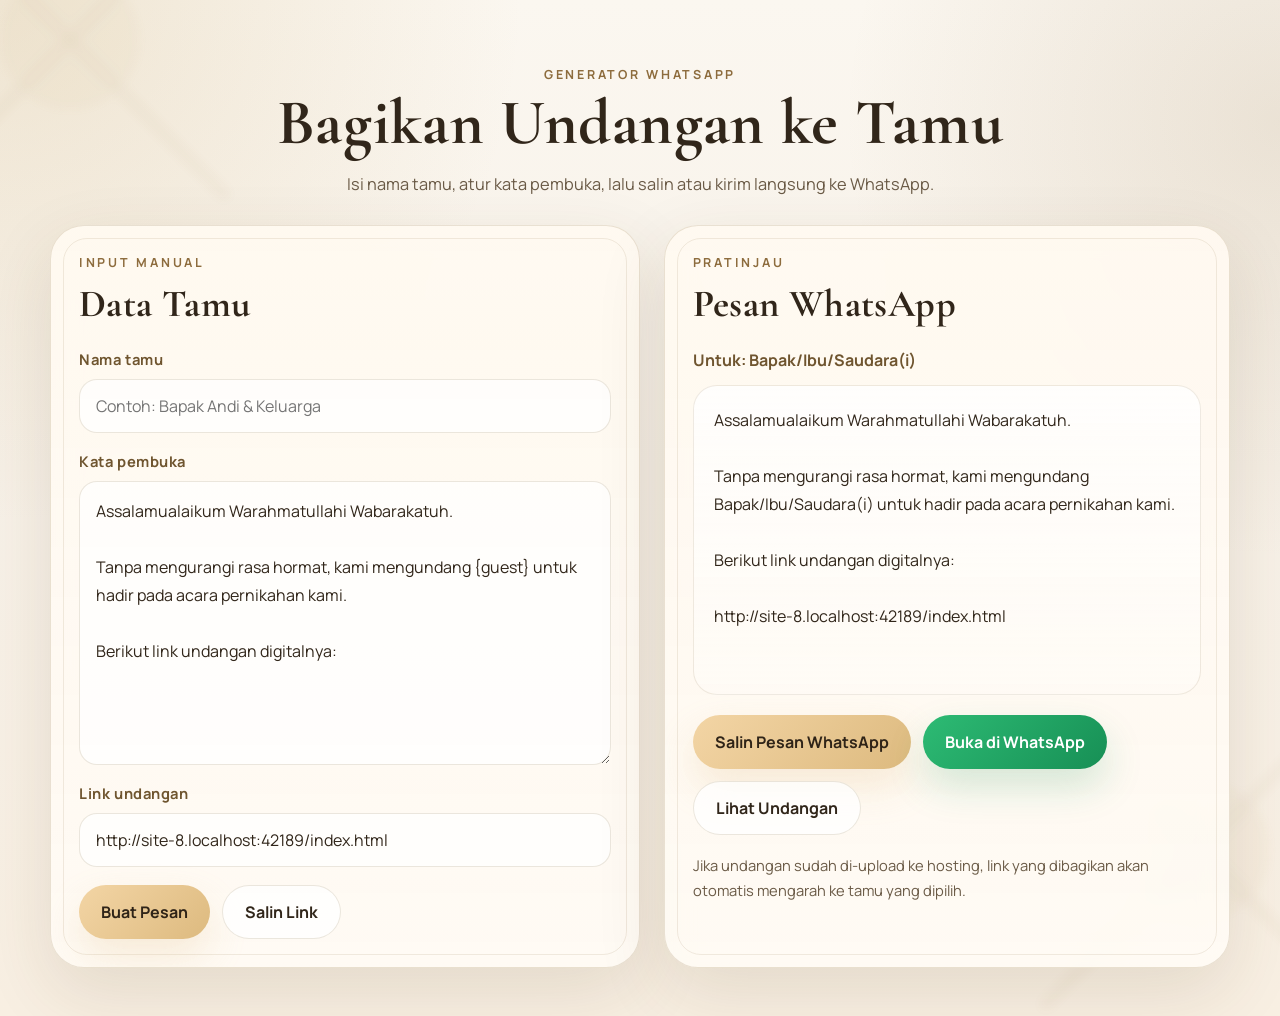
==== share.html @ f48a26af "first commit" ====
<!DOCTYPE html>
<html lang="id">
<head>
  <meta charset="UTF-8">
  <meta name="viewport" content="width=device-width, initial-scale=1.0">
  <title>Bagikan Undangan | Zul &amp; Pipi</title>
  <meta
    name="description"
    content="Halaman generator pesan WhatsApp untuk membagikan undangan digital Zul dan Pipi."
  >
  <link rel="preconnect" href="https://fonts.googleapis.com">
  <link rel="preconnect" href="https://fonts.gstatic.com" crossorigin>
  <link
    href="https://fonts.googleapis.com/css2?family=Cormorant+Garamond:wght@500;600;700&family=Manrope:wght@400;500;600;700&display=swap"
    rel="stylesheet"
  >
  <link rel="stylesheet" href="share.css">
</head>
<body>
  <main class="share-page">
    <section class="share-hero">
      <p class="share-hero__eyebrow">Generator WhatsApp</p>
      <h1>Bagikan Undangan ke Tamu</h1>
      <p class="share-hero__lead">
        Isi nama tamu, atur kata pembuka, lalu salin atau kirim langsung ke WhatsApp.
      </p>
    </section>

    <section class="share-layout">
      <article class="share-card share-form-card">
        <div class="section-heading">
          <p class="section-heading__eyebrow">Input Manual</p>
          <h2>Data Tamu</h2>
        </div>

        <form id="share-form" class="share-form">
          <label class="field">
            <span class="field__label">Nama tamu</span>
            <input
              id="guest-name"
              name="guest-name"
              type="text"
              placeholder="Contoh: Bapak Andi & Keluarga"
              autocomplete="off"
            >
          </label>

          <label class="field">
            <span class="field__label">Kata pembuka</span>
            <textarea
              id="message-intro"
              name="message-intro"
              rows="9"
            >Assalamualaikum Warahmatullahi Wabarakatuh.

Tanpa mengurangi rasa hormat, kami mengundang {guest} untuk hadir pada acara pernikahan kami.

Berikut link undangan digitalnya:</textarea>
          </label>

          <label class="field">
            <span class="field__label">Link undangan</span>
            <input id="invite-link" name="invite-link" type="url" readonly>
          </label>

          <div class="share-actions">
            <button class="button button--primary" type="submit">Buat Pesan</button>
            <button class="button button--secondary" id="copy-link" type="button">Salin Link</button>
          </div>
        </form>
      </article>

      <article class="share-card share-preview-card">
        <div class="section-heading">
          <p class="section-heading__eyebrow">Pratinjau</p>
          <h2>Pesan WhatsApp</h2>
        </div>

        <div class="preview-recipient" id="preview-recipient">Untuk: Bapak/Ibu/Saudara(i)</div>
        <pre class="message-preview" id="message-preview"></pre>

        <div class="share-actions share-actions--stack">
          <button class="button button--primary" id="copy-message" type="button">Salin Pesan WhatsApp</button>
          <a class="button button--whatsapp" id="open-whatsapp" href="#" target="_blank" rel="noreferrer">
            Buka di WhatsApp
          </a>
          <a class="button button--ghost" href="index.html" target="_blank" rel="noreferrer">
            Lihat Undangan
          </a>
        </div>

        <p class="share-note">
          Jika undangan sudah di-upload ke hosting, link yang dibagikan akan otomatis mengarah ke tamu yang dipilih.
        </p>
      </article>
    </section>
  </main>

  <script src="share.js"></script>
</body>
</html>
---- share.css ----
:root {
  --bg: #f7f1e8;
  --bg-strong: #efe2cf;
  --surface: rgba(255, 251, 245, 0.9);
  --surface-strong: rgba(255, 249, 240, 0.96);
  --line: rgba(133, 104, 57, 0.18);
  --text: #31261a;
  --muted: #6a5a46;
  --accent: #8d6c3d;
  --accent-deep: #6f552f;
  --accent-soft: #e8c992;
  --success: #2c7a5a;
  --shadow: 0 24px 70px rgba(79, 56, 27, 0.12);
  --radius-xl: 34px;
  --radius-lg: 24px;
  --radius-md: 18px;
}

* {
  box-sizing: border-box;
}

body {
  margin: 0;
  min-height: 100vh;
  color: var(--text);
  font-family: "Manrope", "Segoe UI", sans-serif;
  background:
    radial-gradient(circle at top left, rgba(201, 171, 114, 0.24), transparent 32%),
    radial-gradient(circle at right 12%, rgba(141, 108, 61, 0.14), transparent 28%),
    linear-gradient(180deg, #fbf7f0 0%, var(--bg) 46%, #f8efe2 100%);
}

body::before,
body::after {
  content: "";
  position: fixed;
  width: 320px;
  height: 320px;
  pointer-events: none;
  opacity: 0.28;
  filter: blur(5px);
  background:
    radial-gradient(circle at center, rgba(201, 171, 114, 0.18) 0 30%, transparent 31%),
    linear-gradient(135deg, transparent 0 48%, rgba(141, 108, 61, 0.12) 49% 51%, transparent 52% 100%),
    linear-gradient(45deg, transparent 0 48%, rgba(141, 108, 61, 0.12) 49% 51%, transparent 52% 100%);
}

body::before {
  top: -120px;
  left: -90px;
}

body::after {
  right: -80px;
  bottom: -110px;
}

.share-page {
  width: min(1180px, calc(100vw - 24px));
  margin: 0 auto;
  padding: 32px 0 48px;
}

.share-hero {
  padding: 34px 28px 26px;
  text-align: center;
}

.share-hero__eyebrow,
.section-heading__eyebrow {
  margin: 0 0 10px;
  color: var(--accent);
  font-size: 0.78rem;
  font-weight: 700;
  letter-spacing: 0.22em;
  text-transform: uppercase;
}

.share-hero h1,
.section-heading h2 {
  margin: 0;
  font-family: "Cormorant Garamond", Georgia, serif;
  font-weight: 700;
  letter-spacing: 0.01em;
}

.share-hero h1 {
  font-size: clamp(2.8rem, 5vw, 4.6rem);
  line-height: 0.95;
}

.share-hero__lead {
  width: min(680px, 100%);
  margin: 16px auto 0;
  color: var(--muted);
  font-size: 1.02rem;
  line-height: 1.8;
}

.share-layout {
  display: grid;
  grid-template-columns: minmax(0, 1.02fr) minmax(0, 0.98fr);
  gap: 24px;
}

.share-card {
  position: relative;
  overflow: hidden;
  padding: 28px;
  border: 1px solid var(--line);
  border-radius: var(--radius-xl);
  background: linear-gradient(180deg, var(--surface-strong), var(--surface));
  box-shadow: var(--shadow);
  backdrop-filter: blur(14px);
}

.share-card::before {
  content: "";
  position: absolute;
  inset: 12px;
  border: 1px solid rgba(141, 108, 61, 0.13);
  border-radius: calc(var(--radius-xl) - 10px);
  pointer-events: none;
}

.section-heading {
  position: relative;
  z-index: 1;
  margin-bottom: 22px;
}

.section-heading h2 {
  font-size: clamp(2rem, 3vw, 2.7rem);
}

.share-form,
.share-preview-card {
  position: relative;
  z-index: 1;
}

.share-form {
  display: grid;
  gap: 18px;
}

.field {
  display: grid;
  gap: 10px;
}

.field__label {
  color: var(--accent-deep);
  font-size: 0.92rem;
  font-weight: 700;
  letter-spacing: 0.04em;
}

.field input,
.field textarea {
  width: 100%;
  padding: 15px 16px;
  border: 1px solid rgba(133, 104, 57, 0.16);
  border-radius: var(--radius-md);
  color: var(--text);
  font: inherit;
  background: rgba(255, 255, 255, 0.72);
  outline: none;
  transition:
    border-color 0.25s ease,
    box-shadow 0.25s ease,
    background 0.25s ease;
}

.field textarea {
  min-height: 220px;
  resize: vertical;
  line-height: 1.75;
}

.field input:focus,
.field textarea:focus {
  border-color: rgba(141, 108, 61, 0.42);
  background: rgba(255, 255, 255, 0.92);
  box-shadow: 0 0 0 4px rgba(201, 171, 114, 0.1);
}

.share-actions {
  display: flex;
  flex-wrap: wrap;
  gap: 12px;
}

.share-actions--stack {
  margin-top: 20px;
}

.button {
  display: inline-flex;
  align-items: center;
  justify-content: center;
  min-height: 54px;
  padding: 14px 22px;
  border: 0;
  border-radius: 999px;
  text-decoration: none;
  color: var(--text);
  font: inherit;
  font-weight: 700;
  cursor: pointer;
  transition:
    transform 0.25s ease,
    box-shadow 0.25s ease,
    filter 0.25s ease,
    background 0.25s ease;
}

.button:hover {
  transform: translateY(-2px);
  filter: brightness(1.02);
}

.button--primary {
  color: #2f2418;
  background: linear-gradient(135deg, #f3d5a5, #ddba7f);
  box-shadow: 0 18px 38px rgba(221, 186, 127, 0.24);
}

.button--secondary,
.button--ghost {
  border: 1px solid rgba(133, 104, 57, 0.16);
  background: rgba(255, 255, 255, 0.76);
}

.button--whatsapp {
  color: #fff;
  background: linear-gradient(135deg, #2dbb74, #178f55);
  box-shadow: 0 18px 38px rgba(23, 143, 85, 0.18);
}

.preview-recipient {
  margin-bottom: 14px;
  color: var(--accent-deep);
  font-weight: 700;
}

.message-preview {
  margin: 0;
  padding: 20px;
  min-height: 310px;
  border: 1px solid rgba(133, 104, 57, 0.13);
  border-radius: 24px;
  white-space: pre-wrap;
  word-break: break-word;
  background:
    linear-gradient(180deg, rgba(255, 255, 255, 0.78), rgba(255, 251, 245, 0.96));
  color: var(--text);
  font: inherit;
  line-height: 1.75;
}

.share-note {
  margin: 18px 0 0;
  color: var(--muted);
  font-size: 0.92rem;
  line-height: 1.7;
}

.button.is-copied {
  background: linear-gradient(135deg, #d7f0df, #bce4cd);
  box-shadow: 0 14px 32px rgba(44, 122, 90, 0.14);
}

@media (max-width: 920px) {
  .share-layout {
    grid-template-columns: 1fr;
  }
}

@media (max-width: 640px) {
  .share-page {
    width: min(100vw - 14px, 100%);
    padding-top: 18px;
  }

  .share-hero {
    padding: 24px 10px 20px;
  }

  .share-card {
    padding: 20px 16px;
  }

  .share-actions {
    flex-direction: column;
  }

  .button {
    width: 100%;
  }

  .message-preview {
    min-height: 280px;
    padding: 16px;
  }
}
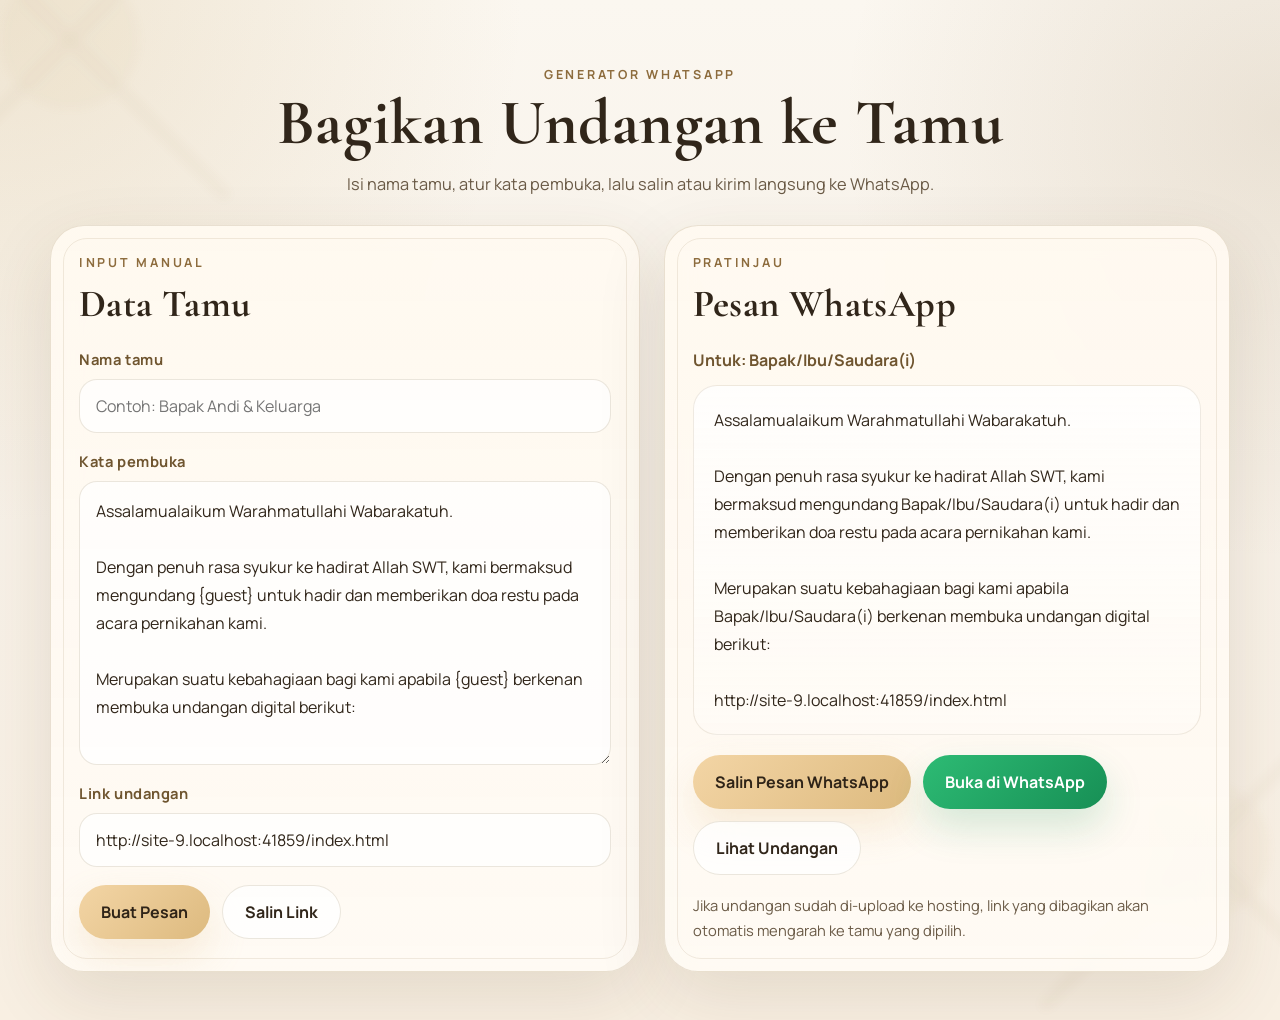
==== commit 653b5593: "first commit" ====
--- a/share.html
+++ b/share.html
@@ -53,9 +53,9 @@
               rows="9"
             >Assalamualaikum Warahmatullahi Wabarakatuh.
 
-Tanpa mengurangi rasa hormat, kami mengundang {guest} untuk hadir pada acara pernikahan kami.
+Dengan penuh rasa syukur ke hadirat Allah SWT, kami bermaksud mengundang {guest} untuk hadir dan memberikan doa restu pada acara pernikahan kami.
 
-Berikut link undangan digitalnya:</textarea>
+Merupakan suatu kebahagiaan bagi kami apabila {guest} berkenan membuka undangan digital berikut:</textarea>
           </label>
 
           <label class="field">
